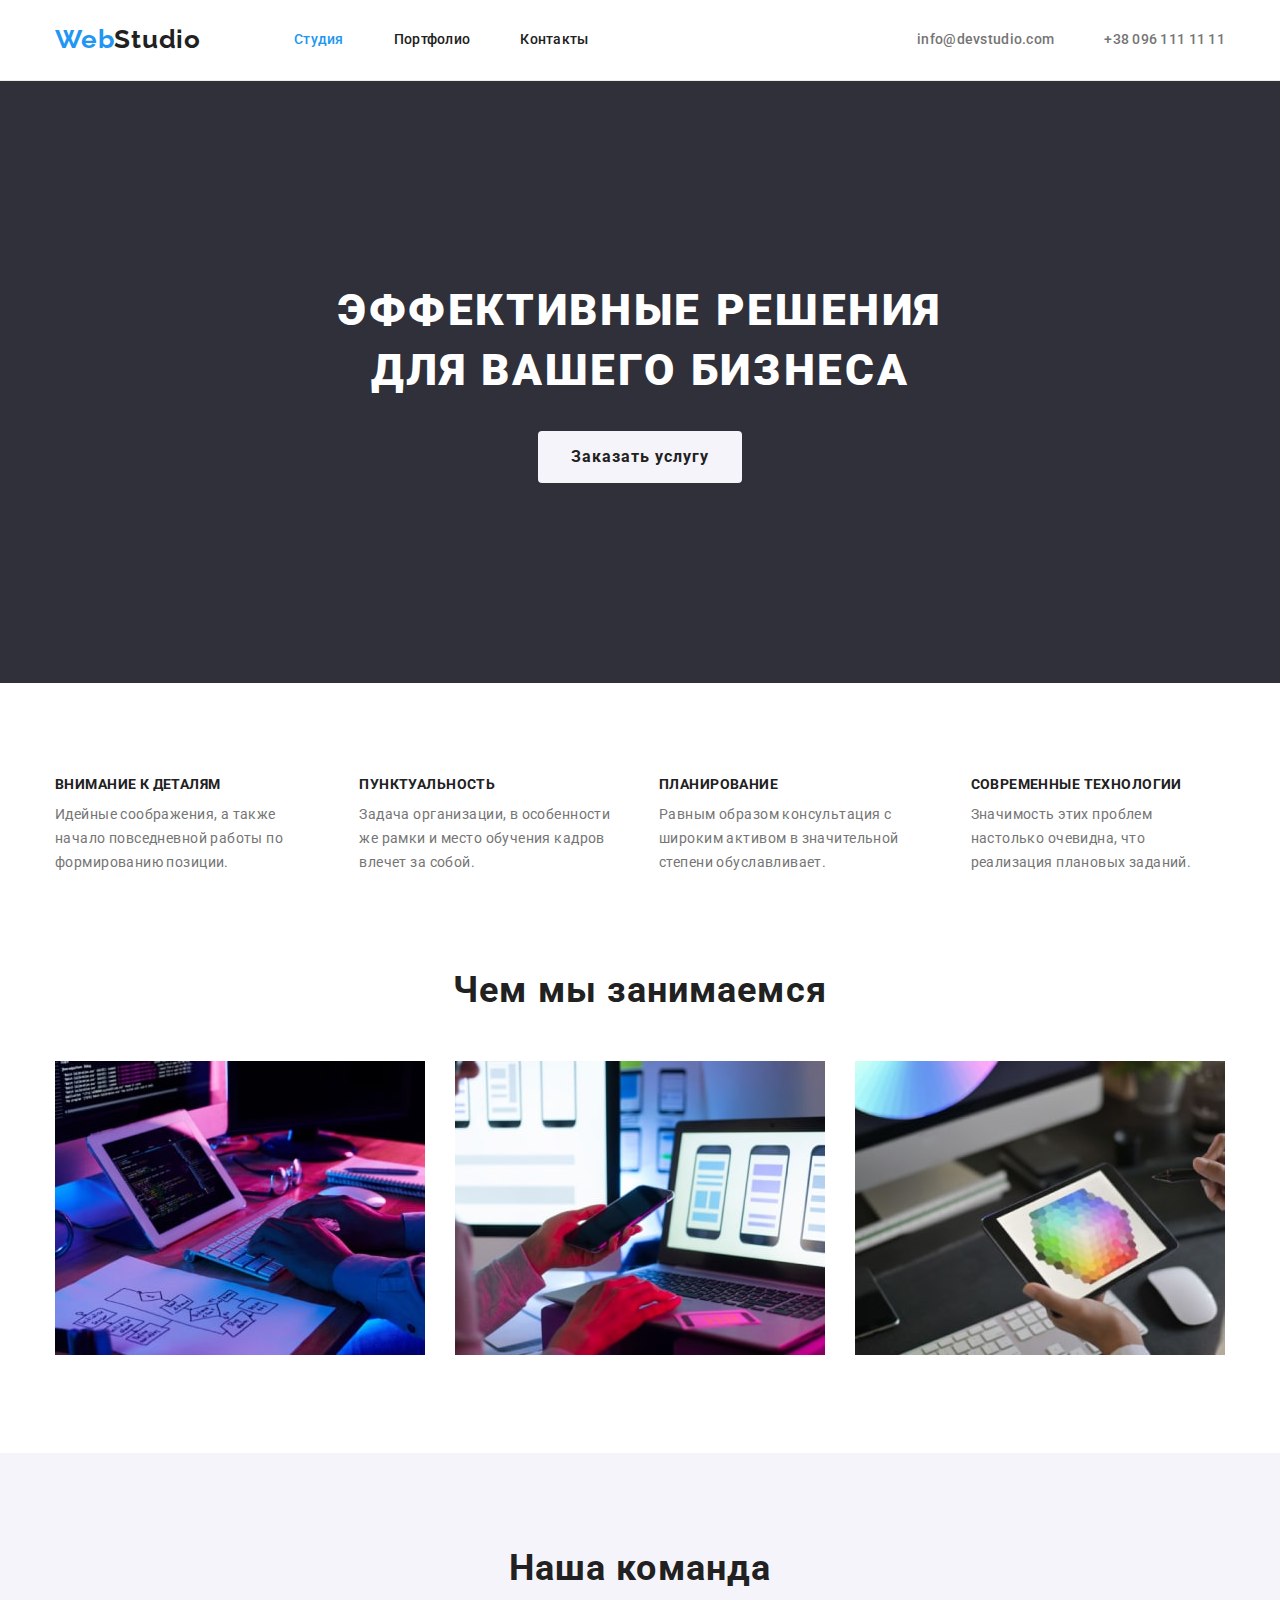
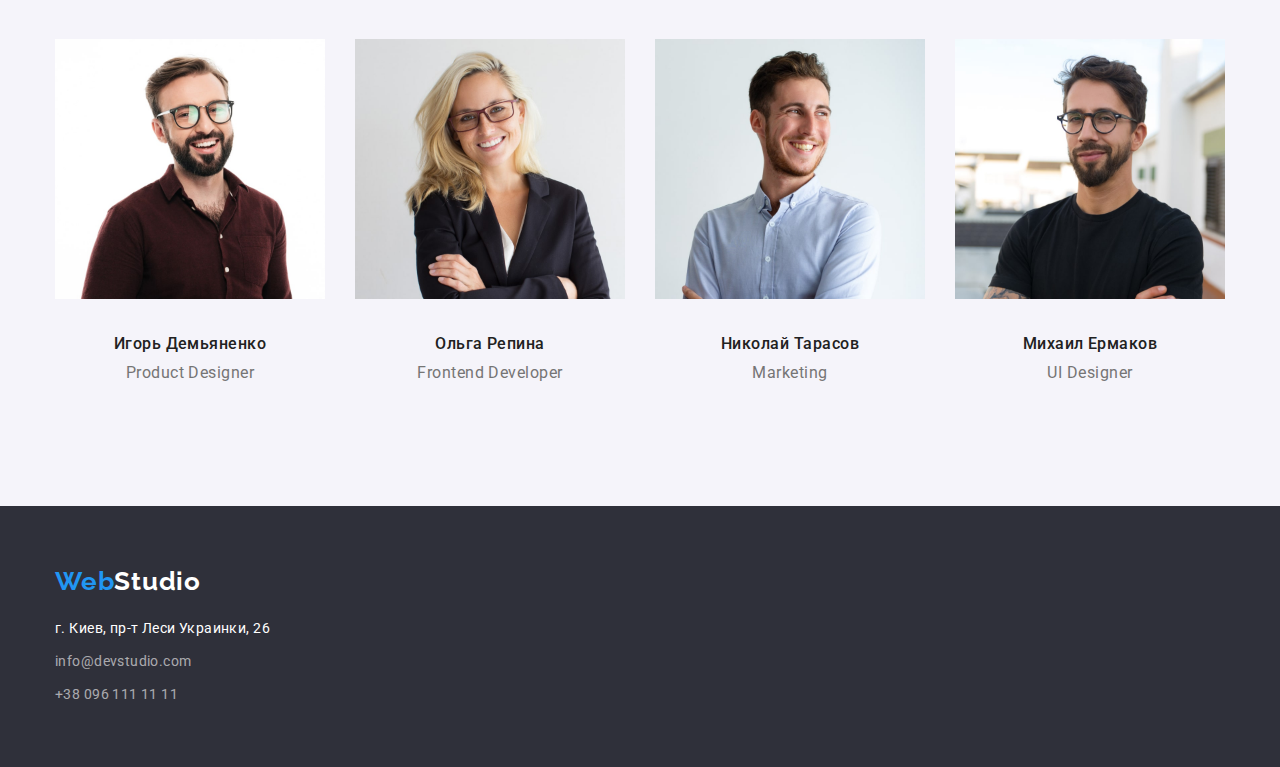
==== index.html @ d37a71d5 "Копировал файлы с ДЗ3" ====
<!DOCTYPE html>
<html lang="ru">
<head>
  <meta charset="UTF-8">
  <meta http-equiv="X-UA-Compatible" content="IE=edge">
  <meta name="viewport" content="width=device-width, initial-scale=1.0">
  <title>Web Studio</title>
  <link rel="preconnect" href="https://fonts.googleapis.com">
  <link rel="preconnect" href="https://fonts.gstatic.com" crossorigin>
  <link href="https://fonts.googleapis.com/css2?family=Raleway:wght@700&family=Roboto:wght@400;500;700;900&display=swap" 
  rel="stylesheet">
  <link rel="stylesheet" href="https://cdnjs.cloudflare.com/ajax/libs/modern-normalize/1.1.0/modern-normalize.min.css">
  <link rel="stylesheet" href="./css/styles.css">
</head>
<body>
  <!-- Шапка профиля -->
  <header class="header"> 
   <div class="container main-nav">
    <nav class="header-nav">
      <a class="logo" href="/" lang="en"> <span class="logo-first">Web</span>Studio</a>
      <ul class="header-list list">
        <li class="header-item"><a href="./index.html" class="header-link curent">Студия</a></li>
        <li class="header-item"><a href="./portfolio.html" class="header-link">Портфолио</a></li>
        <li class="header-item"><a href="" class="header-link">Контакты</a></li>
      </ul>
    </nav>
    <ul class="header-contacts list">
        <li class="header-contacts-item"><a href="mailto:info@devstudio.com" class="contact-link">info@devstudio.com</a></li>
        <li class="header-contacts-item"><a href="tel:+380961111111" class="contact-link">+38 096 111 11 11</a></li>
    </ul>
   </div>
   </header>
  <main>
    <!-- Герой -->
    <section class="hero">
      <div class="container">
        <h1 class="hero-title">Эффективные решения <br> для вашего бизнеса </h1>
        <button type="button" class="hero-btn">Заказать услугу</button>
      </div>
    </section>
  <!-- Особенности -->
  <section class="hang section">
    <div class="container">
      <h2 class="hang-title" hidden>Особенности</h2>
      <ul class="hang-list list">
        <li class="hang-item">
          <h3 class="hang-subtitle">Внимание к деталям</h3>
          <p class="hang-text">
            Идейные соображения, а также начало повседневной работы по формированию позиции.
          </p>
        </li>
        <li class="hang-item">
          <h3 class="hang-subtitle">Пунктуальность</h3>
          <p class="hang-text">
            Задача организации, в особенности же рамки и место обучения кадров влечет за собой.
          </p>
        </li>
        <li class="hang-item">
          <h3 class="hang-subtitle">Планирование</h3>
          <p class="hang-text">
            Равным образом консультация с широким активом в значительной степени обуславливает.
          </p>
        </li>
        <li class="hang-item">
          <h3 class="hang-subtitle">Современные технологии</h3>
          <p class="hang-text">
            Значимость этих проблем настолько очевидна, что реализация плановых заданий.
          </p>
        </li>
      </ul>
    </div>
  </section>
  <!-- Чем мы занимаемся -->
  <section class="about section">
    <div class="container">
      <h2 class="about-title">Чем мы занимаемся</h2>
      <ul class="about-list list">
        <li class="about-item"><img src="./imges/img01.jpg" alt="Создание сайтов" width="370" height="294" ></li>
        <li class="about-item"><img src="./imges/img02.jpg" alt="Адаптация под мобильные устройства" width="370" height="294"></li>
        <li class="about-item"><img src="./imges/img03.jpg" alt="Выбор цветовой гаммы" width="370" height="294"></li>
      </ul>
    </div>
  </section>
  <!-- Наша команда -->
  <section class="team section">
    <div class="container">
      <h2 class="team-title">Наша команда</h2>
      <ul class="team-list list">
        <li class="team-item">
          <img src="./imges/img04.jpg" alt="фото Игорь Демьяненко" width="270" height="260">
          <div class="team-container-title">
            <h3 class="team-after-title">Игорь Демьяненко</h3>
            <p lang="en" class="team-text">Product Designer</p>
          </div>
        </li>
        <li class="team-item">
          <img src="./imges/img05.jpg" alt="фото Ольга Репина" width="270" height="260">
          <div class="team-container-title">
            <h3 class="team-after-title">Ольга Репина</h3>
            <p lang="en" class="team-text">Frontend Developer</p>
          </div>
        </li>
        <li class="team-item">
          <img src="./imges/img06.jpg" alt="фото Николай Тарасов" width="270" height="260">
          <div class="team-container-title">
            <h3 class="team-after-title">Николай Тарасов</h3>
            <p lang="en" class="team-text">Marketing</p>
          </div>          
        </li>
         <li class="team-item">
          <img src="./imges/img07.jpg" alt="фото Михаил Ермаков" width="270" height="260">
          <div class="team-container-title">
            <h3 class="team-after-title">Михаил Ермаков</h3>
            <p lang="en" class="team-text">UI Designer</p>
          </div>          
        </li>
      </ul>
    </div>
  </section>
  </main>
  <!-- Подвал -->
  <footer class="footer">
    <div class="container">
      <a class="logo-footer" href="/" lang="en"><span class="logo-first">Web</span>Studio</a>
      <address class="footer-adress">
          <ul class="footer-list list">
              <li class="footer-item"><a href="https://goo.gl/maps/b5EeNN71cbGi42LY8" target="_blank" rel ="noopener noreferrer" class="footer-link-map">г. Киев, пр-т Леси Украинки, 26</a></li>
              <li class="footer-item"><a href="mailto:info@devstudio.com" class="footer-link">info@devstudio.com</a></li>
              <li class="footer-item"><a href="tel:+380961111111" class="footer-link">+38 096 111 11 11</a></li>
          </ul>
      </address>
    </div>
  </footer>
</body>
</html>
---- css/styles.css ----
/* Color */
:root {
    --primare-text-color: #757575;
    --title-text-color: #212121;
    --accent-color: #2196F3;
    --primary-white-color: #FFFFFF;
    --background-first: #FFFFFF;
    --background-second: #2F303A;
    --background-third: #F5F4FA;
    
    }
    
body{
    font-family: Roboto, sans-serif;
    background-color: var(--background-first);
    color: var(--primare-text-color);
}
/* без точек */
.list {
    padding: 0;
    margin: 0;
    list-style: none;

}
/* без подчеркиваний */
a {
    text-decoration: none;
}

/* Единый клас section */
.section {
    padding-bottom: 94px;
    padding-top: 94px;
}

.section.hang {
    padding-bottom: 0;
}

/* Интерактивные елементы лого */
.logo,
.logo-footer {
    display: block;

    color: var(--title-text-color);
    font-family: 'Raleway';
    font-weight: 700;
    font-size: 26px;
    line-height: 1.2;
    letter-spacing: 0.03em;
}
.logo {
    padding-top: 24px;
    padding-bottom: 25px; 
}

.logo-footer {
    color: var(--primary-white-color);
    margin-bottom: 20px;
}

.logo-first {
    color: var(--accent-color);
}

/* Интерактивные елементы ссылки */

.header-link:hover,
.header-link:focus,
.contact-link:hover,
.contact-link:focus {
    color: var(--accent-color);
}

.header-link {
    color: var(--title-text-color);
}

.contact-link {
    color: var(--primare-text-color);
}

.header-link,
.contact-link {
    font-weight: 500;
    font-size: 14px;
    line-height: 1.14;
    letter-spacing: 0.02em;
}

.header-list .header-link.curent {
    color: var(--accent-color); 
}


/* Интерактивные елементы кнопки*/
.hero-btn,
.portfolio-btn {
    color: var(--title-text-color);
    background-color: #F5F4FA;
    cursor: pointer;
    border-radius: 4px;
    display: inline-block;
    text-align: center;
    border: 1px solid transparent;
}
 
.hero-btn:hover,
.hero-btn:focus,
.portfolio-btn:hover,
.portfolio-btn:focus {
    color: var(--primary-white-color);
    background-color: #2196F3;
}

.hero-btn {
    font-weight: 700;
    font-size: 16px;
    line-height: 1.88;
    letter-spacing: 0.06em;
    font-family: inherit;
    padding: 10px 32px;
    position: relative;

    display: flex;
    margin-right: auto;
    margin-left: auto;
    
}

.portfolio-btn {
    font-weight: 500;
    font-size: 16px;
    line-height: 1.62;
    letter-spacing: 0.03em;
    font-family: inherit; 
    padding: 6px 22px;
    min-width: 73px;
}

/* Container */
.container {
    margin-left: auto;
    margin-right: auto;
    width: 1200px;
    padding-left: 15px;
    padding-right: 15px;
}

/*Шапка профиля */

.header {
    border-bottom: 1px solid #ECECEC;
}

.main-nav {
    display: flex;
    align-items: center;
}

.header-nav {
    display: flex;
    align-items: center;
}

.header-list {
    display: flex;
    margin-left: 93px;
}

.header-item:not(:last-child) {
    margin-right: 50px;
}

.header-link {
    display: block;
    padding-top: 32px;
    padding-bottom: 32px; 

}

.header-contacts {
    display: flex;
    margin-left: auto;
}

.contact-link {
    display: block;
    padding-top: 32px;
    padding-bottom: 32px; 
}

.header-contacts-item +.header-contacts-item {
margin-left: 50px;
}

/* Герой */


.hero-title {
    margin-top: 0;
    margin-bottom: 30px;
    color: var(--primary-white-color);
    font-weight: 900;
    font-size: 44px;
    line-height: 1.36;
    text-align: center;
    letter-spacing: 0.06em;
    text-transform: uppercase;
    
}

.hero {
    padding-top: 200px;
    padding-bottom: 200px;

    background-color: #2F303A;
    margin-top: 0;
}

/* Особенности */


.hang-list {
    display: flex;
}

.hang-item {
    width: calc((100% - 90) / 4);
    margin-right: 30px;
}

.hang-item:last-child {
    margin-right: 0;
}

.hang-subtitle {
    margin-top: 0;
    margin-bottom: 10px;
    color: var(--title-text-color);
    font-weight: 700;
    font-size: 14px;
    line-height: 1.14;
    letter-spacing: 0.03em;
    text-transform: uppercase;
}

.hang-text {
    margin-top: 0;
    margin-bottom: 0;
    font-size: 14px;
    line-height: 1.71;
    letter-spacing: 0.03em;
}

/* Чем мы занимаемся - Наша команда*/


.about-list {
    display: flex;
    justify-content: space-between;
}

.about-item {
    width: calc((100% - 60) / 3);
    margin-right: 30px;
}

.about-item:last-child {
    margin-right: 0;
}

.about-title {
    
}

.about-title,
.team-title {
    margin-top: 0;
    margin-bottom: 50px;

    color: var(--title-text-color);
    font-weight: 700;
    font-size: 36px;
    line-height: 1.17;
    text-align: center;
    letter-spacing: 0.03em;
}

.team {
    background-color: var(--background-third);
}

.team-list {
    display: flex;
}

.team-item {
    width: calc((100% - 90) / 4);
    margin-right: 30px;
}

.team-item:last-child {
    margin-right: 0;
}

.team-container-title {
    padding-top: 30px;
    padding-bottom: 30px;
}

.team-after-title,
.team-text {
    margin-top: 0;
    margin-bottom: 0;
}


.team-after-title {
    margin-bottom: 10px;

    color: var(--title-text-color);
    font-weight: 500;
    font-size: 16px;
    line-height: 1.19;
    text-align: center;
    letter-spacing: 0.03em;
}

.team-text {
    font-size: 16px;
    line-height: 1.19;
    text-align: center;
    letter-spacing: 0.03em;
}

/* Footer */
.footer {
    background-color: var(--background-second);
    padding-top: 60px;
    padding-bottom: 60px;
}
.footer-adress {
    font-style: normal;
}

/* интерактивные элементы футер */
.footer-link-map {
    color: var(--primary-white-color);
}
.footer-link {
    color: rgba(255, 255, 255, 0.6);
}

.footer-link-map:hover,
.footer-link-map:focus,
.footer-link:hover,
.footer-link:focus {
    color: var(--accent-color);
}
.footer-link-map,
.footer-link {
font-size: 14px;
line-height: 1.71;
letter-spacing: 0.03em;
}

.footer-item:not(:last-child) {
    margin-bottom: 9px;
}

/* Портфолио */

/* Кнопки проектов */


.portfolio-list {
    display: flex;
    justify-content: center;
    margin-bottom: 50px;
}

.portfolio-item {
    margin-right: 8px;
}


.portfolio-item:last-child {
    margin-right: 0;
}

/* Наши проекты */


.projects-list {
    display: flex;
    flex-wrap: wrap;
}

.projects-item {
    width: calc((100% - 60px) / 3);
    margin-right: 30px;
    margin-bottom: 30px;
}

.projects-item:nth-child(3n) {
    margin-right: 0;
}

.projects-item:nth-last-child(-n+3) {
    margin-bottom: 0;
}

.img {
    display: block;
}



.projects-content {
    padding: 20px 24px;

    border-bottom: 1px solid #EEEEEE;
    border-right: 1px solid #EEEEEE;
    border-left: 1px solid #EEEEEE;
}

.projects-title {
    margin-bottom: 4px;
    margin-top: 0;

    color: var(--title-text-color);
    font-weight: 700;
    font-size: 18px;
    line-height: 2;
    letter-spacing: 0.06em;
}

.projects-text {
    margin-top: 0;
    margin-bottom: 0;

    color: var(--primare-text-color);
    font-size: 16px;
    line-height: 1.88;
    letter-spacing: 0.03em;
}
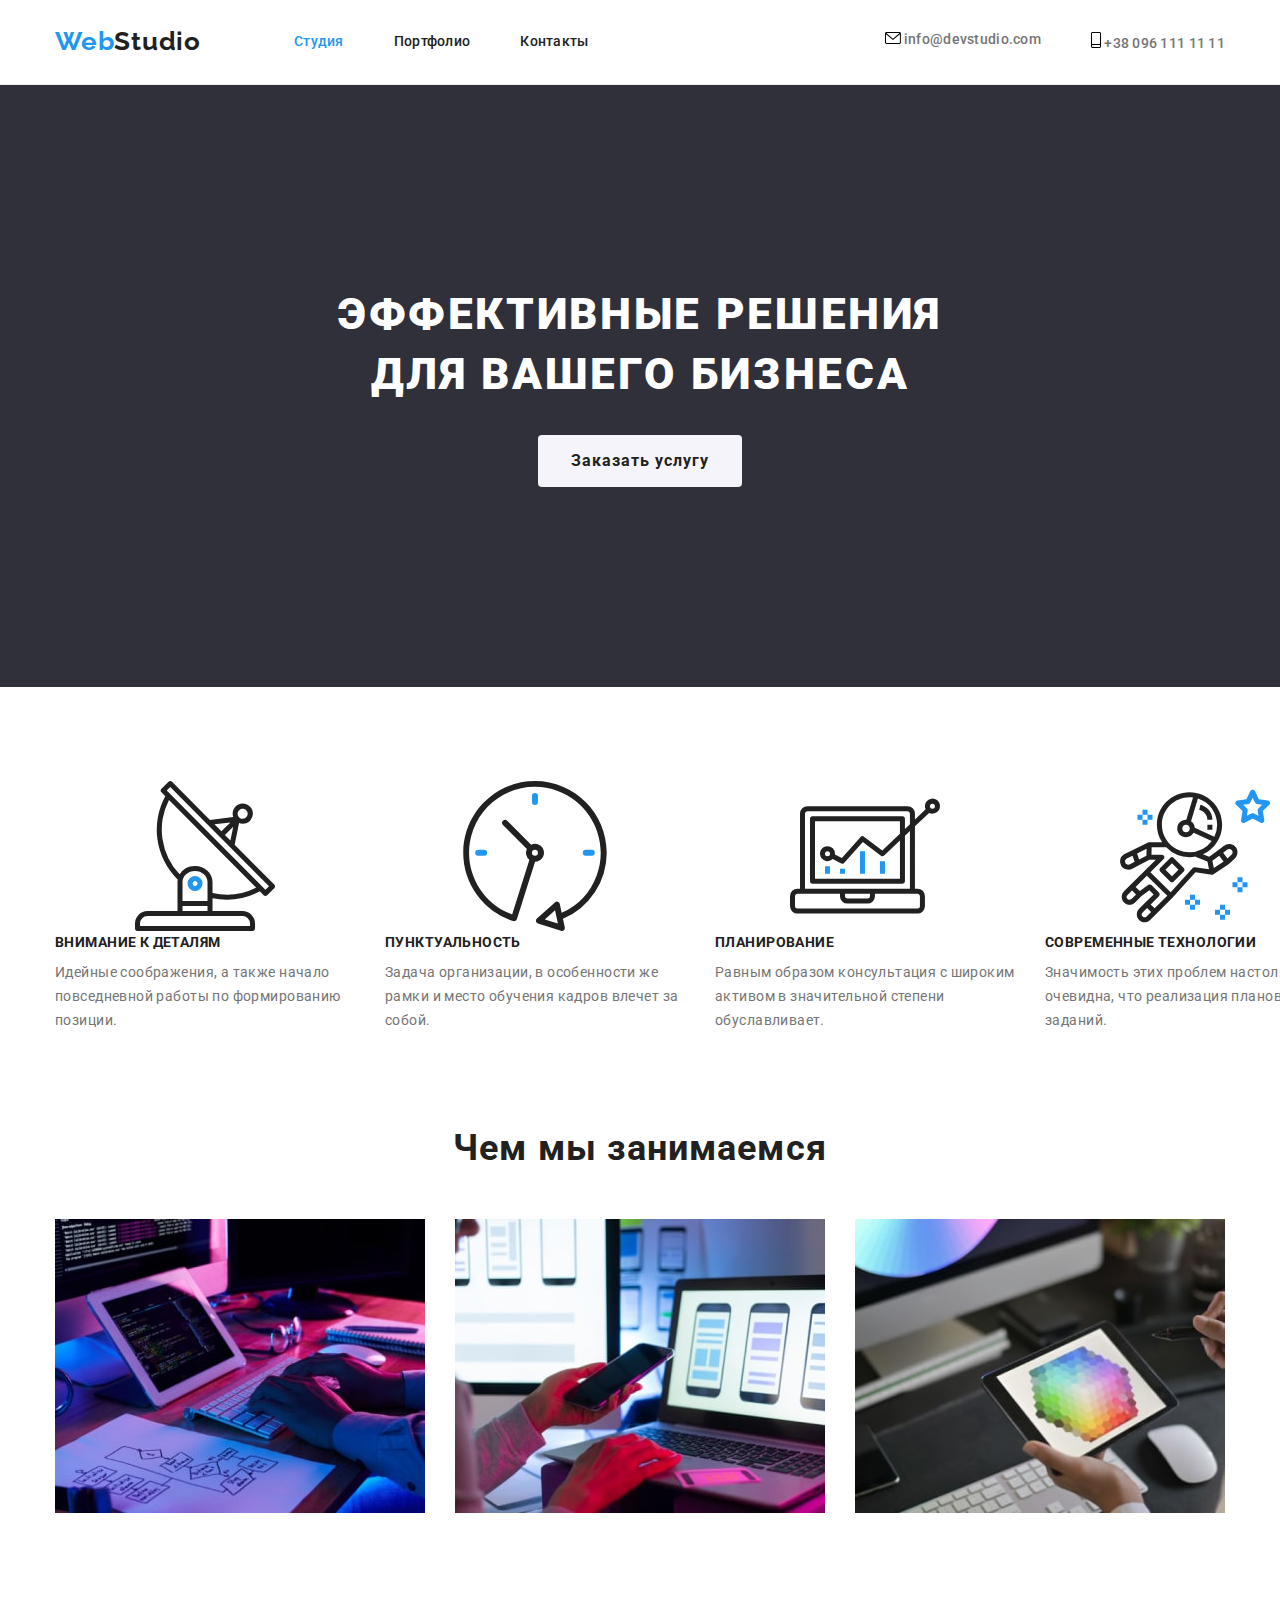
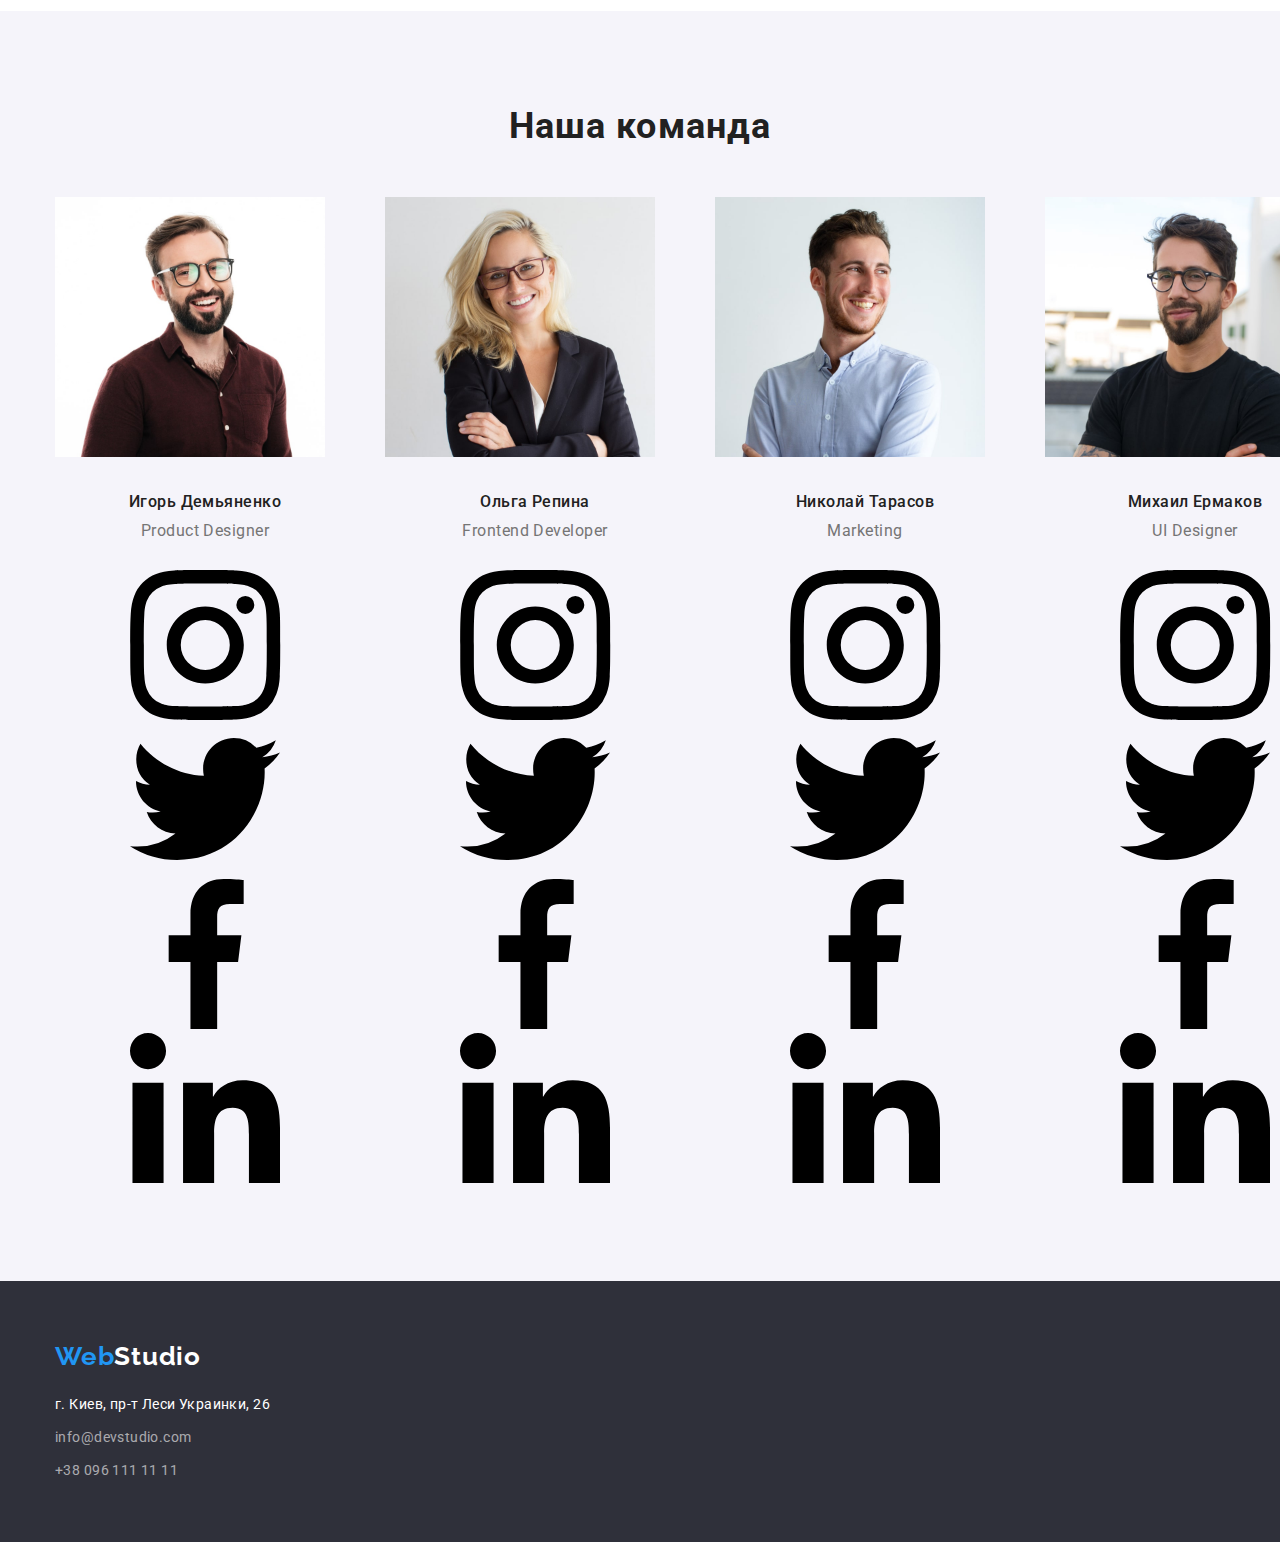
==== commit 5e5219b0: "добавил иконки" ====
--- a/index.html
+++ b/index.html
@@ -25,9 +25,17 @@
       </ul>
     </nav>
     <ul class="header-contacts list">
-        <li class="header-contacts-item"><a href="mailto:info@devstudio.com" class="contact-link">info@devstudio.com</a></li>
-        <li class="header-contacts-item"><a href="tel:+380961111111" class="contact-link">+38 096 111 11 11</a></li>
-    </ul>
+      <li class="header-contacts-item">
+        <a href="mailto:info@devstudio.com" class="contact-link icon-mail">
+        <svg class="header-icon" width="16px" height="12px">
+          <use href="./imges/icon.svg#icon-envelope"></use>
+        </svg> info@devstudio.com</a></li>
+      <li class="header-contacts-item">
+        <a href="tel:+380961111111" class="contact-link icon-tel">
+        <svg class="header-icon" width="10px" height="16px">
+        <use href="./imges/icon.svg#icon-smartphone"></use>
+      </svg> +38 096 111 11 11</a></li>
+  </ul>
    </div>
    </header>
   <main>
@@ -44,24 +52,44 @@
       <h2 class="hang-title" hidden>Особенности</h2>
       <ul class="hang-list list">
         <li class="hang-item">
+          <div class="hang-thumb">
+            <svg class="hang-icon">
+              <use href="./imges/icon.svg#icon-antenna"></use>
+            </svg>
+          </div>
           <h3 class="hang-subtitle">Внимание к деталям</h3>
           <p class="hang-text">
             Идейные соображения, а также начало повседневной работы по формированию позиции.
           </p>
         </li>
         <li class="hang-item">
+          <div class="hang-thumb">
+            <svg class="hang-icon">
+              <use href="./imges/icon.svg#icon-clock"></use>
+            </svg>
+          </div>
           <h3 class="hang-subtitle">Пунктуальность</h3>
           <p class="hang-text">
             Задача организации, в особенности же рамки и место обучения кадров влечет за собой.
           </p>
         </li>
         <li class="hang-item">
+          <div class="hang-thumb">
+            <svg class="hang-icon" >
+              <use href="./imges/icon.svg#icon-diagram"></use>
+            </svg>
+          </div>
           <h3 class="hang-subtitle">Планирование</h3>
           <p class="hang-text">
             Равным образом консультация с широким активом в значительной степени обуславливает.
           </p>
         </li>
         <li class="hang-item">
+          <div class="hang-thumb">
+            <svg class="hang-icon" >
+              <use href="./imges/icon.svg#icon-astronaut"></use>
+            </svg>
+          </div>
           <h3 class="hang-subtitle">Современные технологии</h3>
           <p class="hang-text">
             Значимость этих проблем настолько очевидна, что реализация плановых заданий.
@@ -92,6 +120,36 @@
             <h3 class="team-after-title">Игорь Демьяненко</h3>
             <p lang="en" class="team-text">Product Designer</p>
           </div>
+          <ul class="team-social-list list">
+            <li class="team-social-item">
+              <a href="" class="team-social-link">
+                <svg class="team-social-icon" >
+                  <use href="./imges/icon.svg#icon-instagram"></use>
+                </svg>
+              </a>
+            </li>
+            <li class="team-social-item">
+              <a href="" class="team-social-link">
+                <svg class="team-social-icon">
+                  <use href="./imges/icon.svg#icon-twitter"></use>
+                </svg>
+              </a>
+            </li>
+            <li class="team-social-item">
+              <a href="" class="team-social-link">
+                <svg class="team-social-icon">
+                  <use href="./imges/icon.svg#icon-facebook"></use>
+                </svg>
+              </a>
+            </li>
+            <li class="team-social-item">
+              <a href="" class="team-social-link">
+                <svg class="team-social-icon">
+                  <use href="./imges/icon.svg#icon-linkedin"></use>
+                </svg>
+              </a>
+            </li>
+          </ul>
         </li>
         <li class="team-item">
           <img src="./imges/img05.jpg" alt="фото Ольга Репина" width="270" height="260">
@@ -99,20 +157,110 @@
             <h3 class="team-after-title">Ольга Репина</h3>
             <p lang="en" class="team-text">Frontend Developer</p>
           </div>
+          <ul class="team-social-list list">
+            <li class="team-social-item">
+              <a href="" class="team-social-link">
+                <svg class="team-social-icon" >
+                  <use href="./imges/icon.svg#icon-instagram"></use>
+                </svg>
+              </a>
+            </li>
+            <li class="team-social-item">
+              <a href="" class="team-social-link">
+                <svg class="team-social-icon">
+                  <use href="./imges/icon.svg#icon-twitter"></use>
+                </svg>
+              </a>
+            </li>
+            <li class="team-social-item">
+              <a href="" class="team-social-link">
+                <svg class="team-social-icon">
+                  <use href="./imges/icon.svg#icon-facebook"></use>
+                </svg>
+              </a>
+            </li>
+            <li class="team-social-item">
+              <a href="" class="team-social-link">
+                <svg class="team-social-icon">
+                  <use href="./imges/icon.svg#icon-linkedin"></use>
+                </svg>
+              </a>
+            </li>
+          </ul>
         </li>
         <li class="team-item">
           <img src="./imges/img06.jpg" alt="фото Николай Тарасов" width="270" height="260">
           <div class="team-container-title">
             <h3 class="team-after-title">Николай Тарасов</h3>
             <p lang="en" class="team-text">Marketing</p>
-          </div>          
+          </div> 
+          <ul class="team-social-list list">
+            <li class="team-social-item">
+              <a href="" class="team-social-link">
+                <svg class="team-social-icon" >
+                  <use href="./imges/icon.svg#icon-instagram"></use>
+                </svg>
+              </a>
+            </li>
+            <li class="team-social-item">
+              <a href="" class="team-social-link">
+                <svg class="team-social-icon">
+                  <use href="./imges/icon.svg#icon-twitter"></use>
+                </svg>
+              </a>
+            </li>
+            <li class="team-social-item">
+              <a href="" class="team-social-link">
+                <svg class="team-social-icon">
+                  <use href="./imges/icon.svg#icon-facebook"></use>
+                </svg>
+              </a>
+            </li>
+            <li class="team-social-item">
+              <a href="" class="team-social-link">
+                <svg class="team-social-icon">
+                  <use href="./imges/icon.svg#icon-linkedin"></use>
+                </svg>
+              </a>
+            </li>
+          </ul>         
         </li>
          <li class="team-item">
           <img src="./imges/img07.jpg" alt="фото Михаил Ермаков" width="270" height="260">
           <div class="team-container-title">
             <h3 class="team-after-title">Михаил Ермаков</h3>
             <p lang="en" class="team-text">UI Designer</p>
-          </div>          
+          </div>   
+          <ul class="team-social-list list">
+            <li class="team-social-item">
+              <a href="" class="team-social-link">
+                <svg class="team-social-icon" >
+                  <use href="./imges/icon.svg#icon-instagram"></use>
+                </svg>
+              </a>
+            </li>
+            <li class="team-social-item">
+              <a href="" class="team-social-link">
+                <svg class="team-social-icon">
+                  <use href="./imges/icon.svg#icon-twitter"></use>
+                </svg>
+              </a>
+            </li>
+            <li class="team-social-item">
+              <a href="" class="team-social-link">
+                <svg class="team-social-icon">
+                  <use href="./imges/icon.svg#icon-facebook"></use>
+                </svg>
+              </a>
+            </li>
+            <li class="team-social-item">
+              <a href="" class="team-social-link">
+                <svg class="team-social-icon">
+                  <use href="./imges/icon.svg#icon-linkedin"></use>
+                </svg>
+              </a>
+            </li>
+          </ul>    
         </li>
       </ul>
     </div>
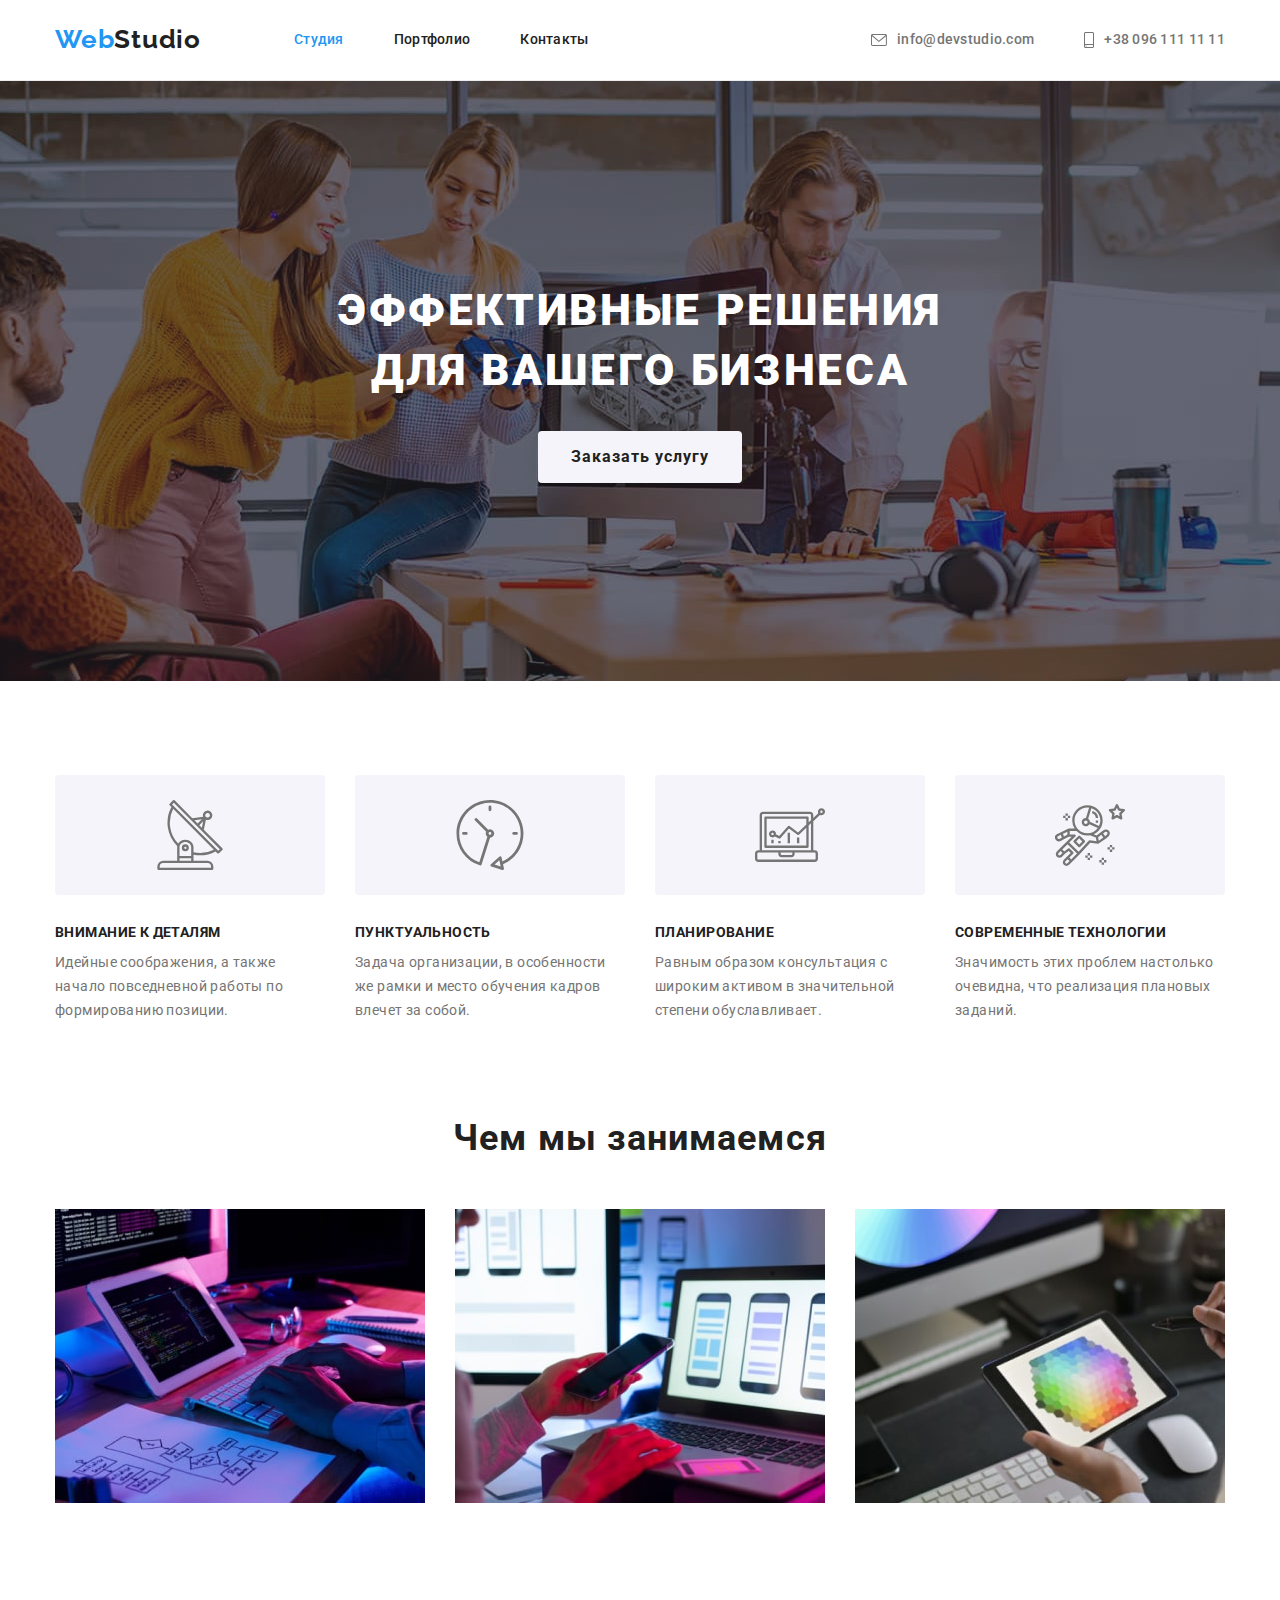
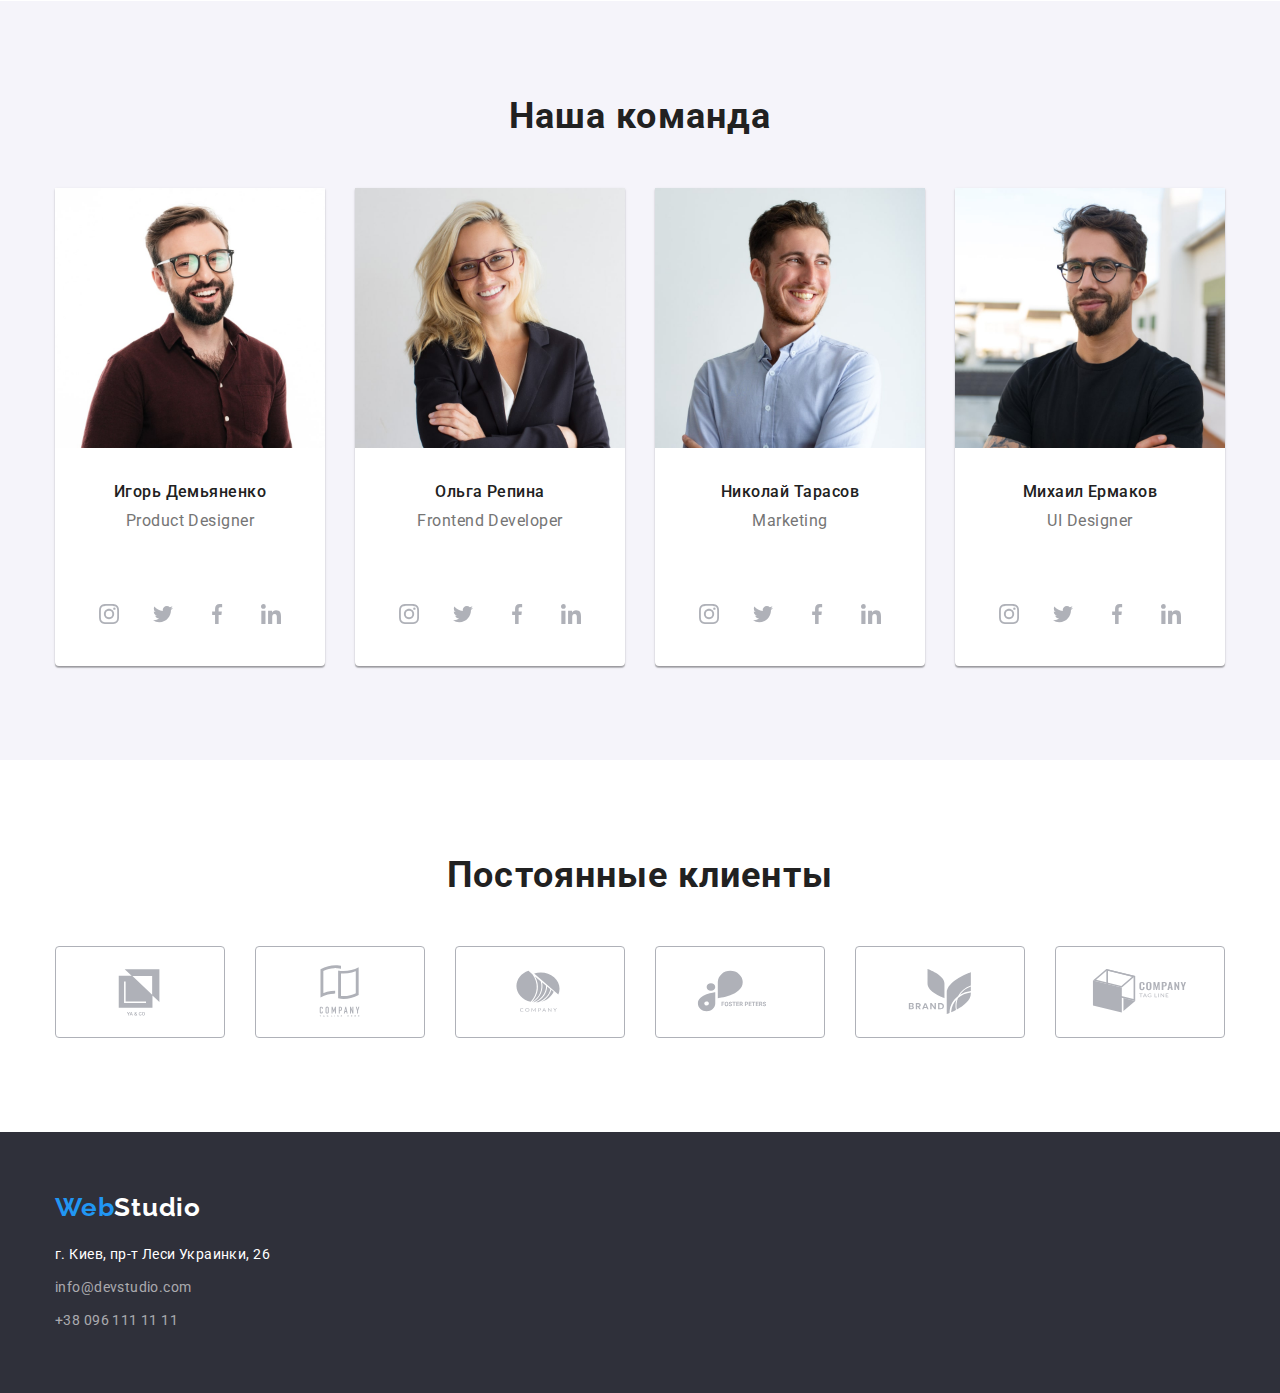
==== commit bfe87f99: "добавил клиентов" ====
--- a/index.html
+++ b/index.html
@@ -265,6 +265,57 @@
       </ul>
     </div>
   </section>
+  <section class="cliens section" >
+  <div class="container">
+    <h2 class="cliens-title">Постоянные клиенты</h2>
+    <ul class="cliens-list list">
+      <li class="cliens-item">
+        <a href="" class="cliens-link">
+          <svg class="cliens-icon">
+            <use href="./imges/icon.svg#icon-Logo"></use>
+          </svg>
+        </a>
+      </li>
+      <li class="cliens-item">
+        <a href="" class="cliens-link">
+          <svg class="cliens-icon">
+            <use href="./imges/icon.svg#icon-Logo-1"></use>
+          </svg>
+        </a>
+      </li>
+      <li class="cliens-item">
+        <a href="" class="cliens-link">
+          <svg class="cliens-icon">
+            <use href="./imges/icon.svg#icon-Logo-2"></use>
+          </svg>
+        </a>
+      </li>
+      <li class="cliens-item">
+        <a href="" class="cliens-link">
+          <svg class="cliens-icon">
+            <use href="./imges/icon.svg#icon-Logo-3"></use>
+          </svg>
+        </a>
+      </li>
+      <li class="cliens-item">
+        <a href="" class="cliens-link">
+          <svg class="cliens-icon">
+            <use href="./imges/icon.svg#icon-Logo-4"></use>
+          </svg>
+        </a>
+      </li>
+      <li class="cliens-item">
+        <a href="" class="cliens-link">
+          <svg class="cliens-icon">
+            <use href="./imges/icon.svg#icon-Logo-5"></use>
+          </svg>
+        </a>
+      </li>
+
+      
+    </ul>
+  </div>
+  </section>
   </main>
   <!-- Подвал -->
   <footer class="footer">
--- a/css/styles.css
+++ b/css/styles.css
@@ -7,7 +7,7 @@
     --background-first: #FFFFFF;
     --background-second: #2F303A;
     --background-third: #F5F4FA;
-    
+    --color-icon: #AFB1B8;
     }
     
 body{
@@ -182,12 +182,26 @@
 .header-contacts {
     display: flex;
     margin-left: auto;
+
+}
+
+.header-icon {
+    fill: currentColor;
+    margin-right: 10px;
+}
+
+.header-icon:hover {
+    fill: currentColor;
 }
 
 .contact-link {
     display: block;
     padding-top: 32px;
     padding-bottom: 32px; 
+    display: flex;
+    align-items: center;
+    justify-content: center;
+    fill: currentColor;
 }
 
 .header-contacts-item +.header-contacts-item {
@@ -216,7 +230,22 @@
 
     background-color: #2F303A;
     margin-top: 0;
-}
+    background-image: linear-gradient(
+        to right,    
+        rgba(47, 48, 58, 0.4),
+        rgba(47, 48, 58, 0.4)
+        ),
+    url(../imges/Img-hero.jpg);
+    max-width: 1600px;
+    height: 600px;
+    margin-left: auto;
+    margin-right: auto;
+    background-repeat: no-repeat;
+    background-position: center;
+    background-size: cover;
+
+}
+
 
 /* Особенности */
 
@@ -226,13 +255,35 @@
 }
 
 .hang-item {
-    width: calc((100% - 90) / 4);
+    width: calc((100%-90)/4);
     margin-right: 30px;
 }
 
 .hang-item:last-child {
     margin-right: 0;
 }
+
+.hang-thumb {
+    padding: 0;
+    border: none;
+    background-color: var(--background-third);
+    height: 120px;
+    width: 270px;
+    border-radius: 4px;
+    margin-bottom: 30px;
+
+    display: flex;
+    align-items: center;
+    justify-content: center;
+    fill: currentColor;
+
+}
+.hang-icon {
+    width: 70px;
+    height: 70px;
+
+}
+
 
 .hang-subtitle {
     margin-top: 0;
@@ -270,12 +321,9 @@
     margin-right: 0;
 }
 
-.about-title {
-    
-}
-
 .about-title,
-.team-title {
+.team-title,
+.cliens-title {
     margin-top: 0;
     margin-bottom: 50px;
 
@@ -293,11 +341,19 @@
 
 .team-list {
     display: flex;
+  
 }
 
 .team-item {
-    width: calc((100% - 90) / 4);
+    width: calc((100%-90)/4);
     margin-right: 30px;
+    box-shadow: 
+     0px 1px 3px rgba(0, 0, 0, 0.12),
+     0px 1px 1px rgba(0, 0, 0, 0.14), 
+     0px 2px 1px rgba(0, 0, 0, 0.2);
+     border-radius: 0px 0px 4px 4px;
+     background-color: var(--background-first);
+
 }
 
 .team-item:last-child {
@@ -334,6 +390,115 @@
     letter-spacing: 0.03em;
 }
 
+.team-social-list {
+    display: flex;
+    padding: 0;
+    border: none;
+    margin-top: 16px;
+    margin-bottom: 30px;
+    list-style: none;
+    flex-wrap: wrap;
+    justify-content: center;
+}
+
+
+.team-social-item {
+    margin-top: 16px;
+    margin-right: 10px;
+   
+}
+.team-social-item:last-child {
+    margin-right: 0;
+}
+/* .team-social-item {
+    width: calc((100%-30px)/4);
+    margin-top: 16px;
+    margin-right: 10px;
+    margin-bottom: 30px;
+    display: flex;
+    align-items: center;
+    justify-content: center;
+}
+.team-social-item:last-child {
+    margin-right: 0;
+}  */
+
+.team-social-link {
+    width: 44px;
+    height: 44px;
+    display: flex;
+    align-items: center;
+    justify-content: center;
+    border-radius: 50%;
+    color: var(--color-icon);
+    background-color: var(--background-first);
+}
+.team-social-link:hover {
+    background-color: var(--accent-color);
+    color: var(--primary-white-color);
+}
+
+.team-social-icon {
+    width: 20px;
+    height: 20px;
+
+    fill: currentColor;
+}
+
+.team-social-icon:hover {
+    fill: currentColor;
+}
+
+
+/* Наши клиенты */
+
+.cliens-list {
+    display: flex;
+    padding: 0;
+    border: none;
+    list-style: none;
+    justify-content: center;
+}
+
+.cliens-item {
+    width: calc((100%-150)/6);
+    margin-right: 30px;
+
+    
+
+}
+
+.cliens-item:last-child {
+    margin-right: 0;
+}
+
+.cliens-link {
+    width: 170px;
+    height: 92px;
+    display: flex;
+    align-items: center;
+    justify-content: center;
+    color: var(--color-icon);
+    border: 1px solid #AFB1B8;
+    box-sizing: border-box;
+    border-radius: 4px;
+    
+}
+
+.cliens-link:hover {
+    color: var(--accent-color);
+    border:  1px solid var(--accent-color);
+}
+
+.cliens-icon {
+    width: 106px;
+    height: 60px;
+
+    fill: currentColor;
+}
+
+
+
 /* Footer */
 .footer {
     background-color: var(--background-second);
@@ -403,6 +568,7 @@
     margin-bottom: 30px;
 }
 
+
 .projects-item:nth-child(3n) {
     margin-right: 0;
 }
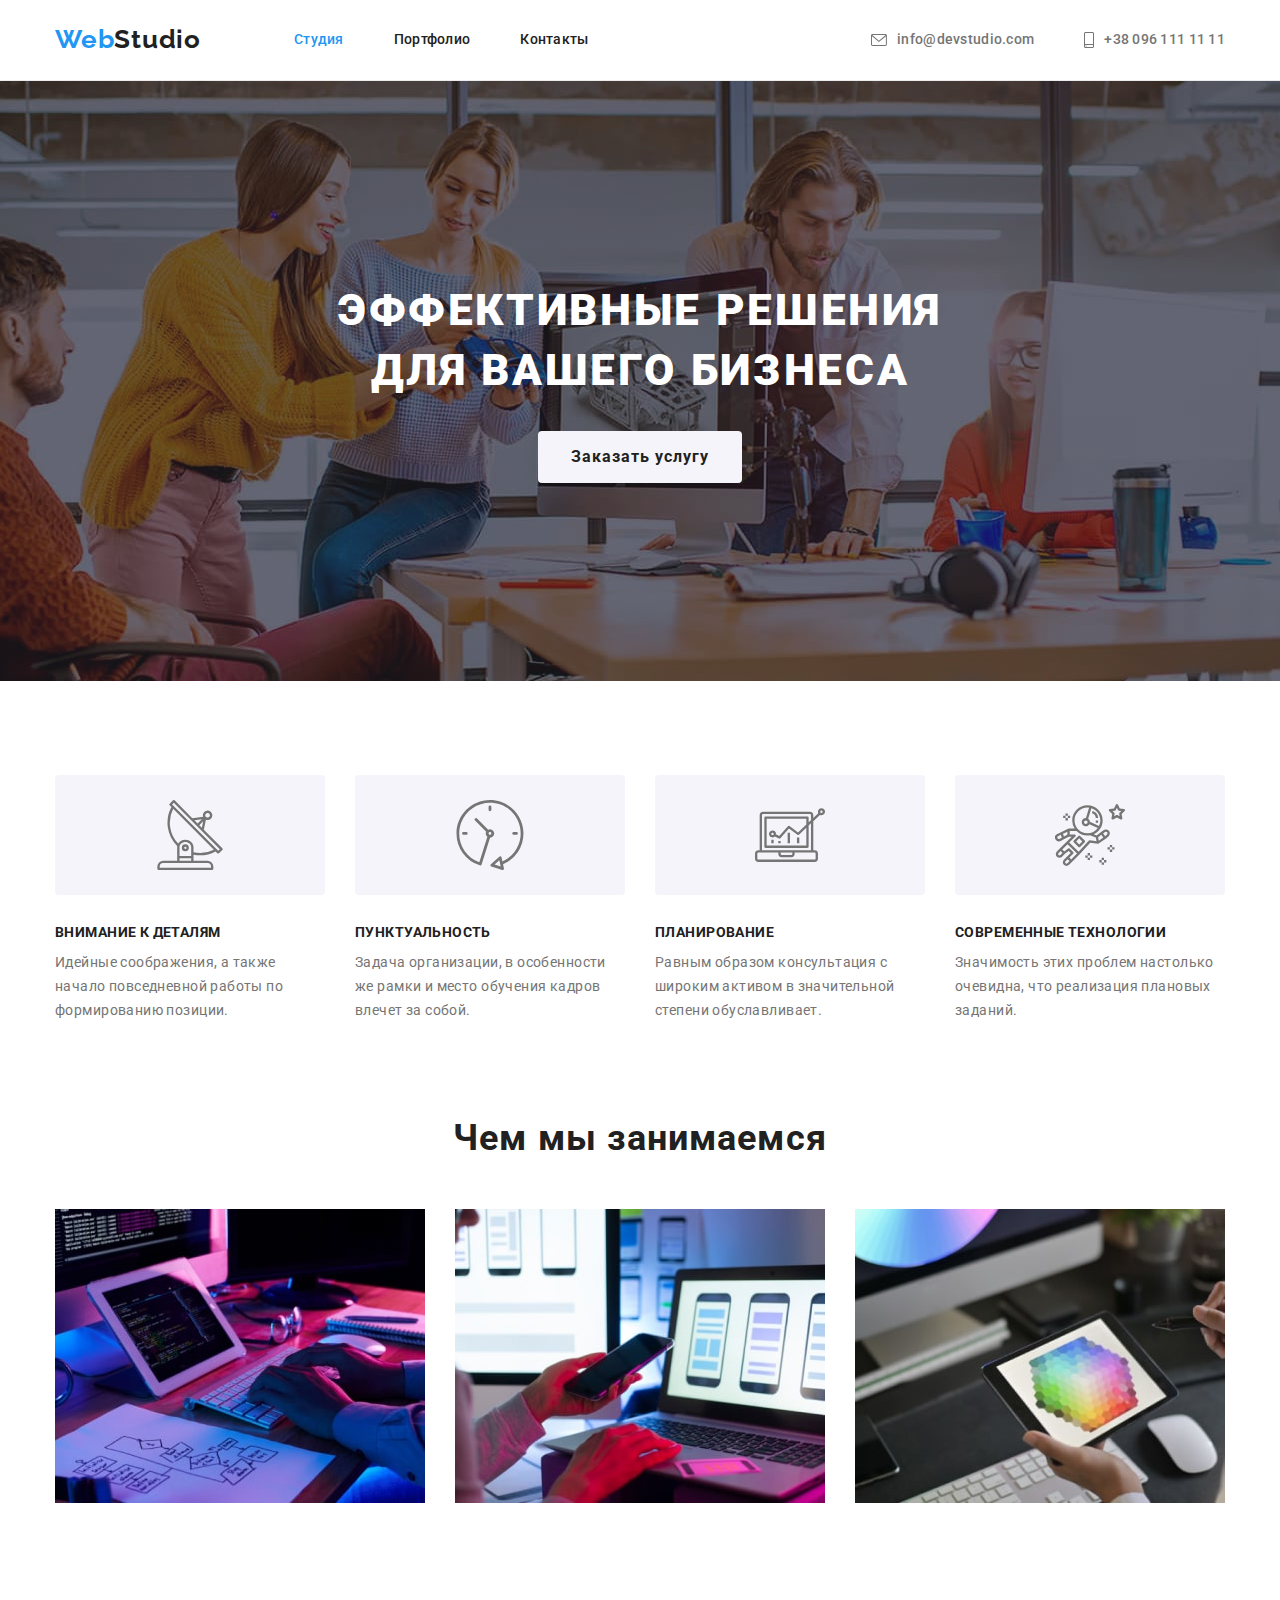
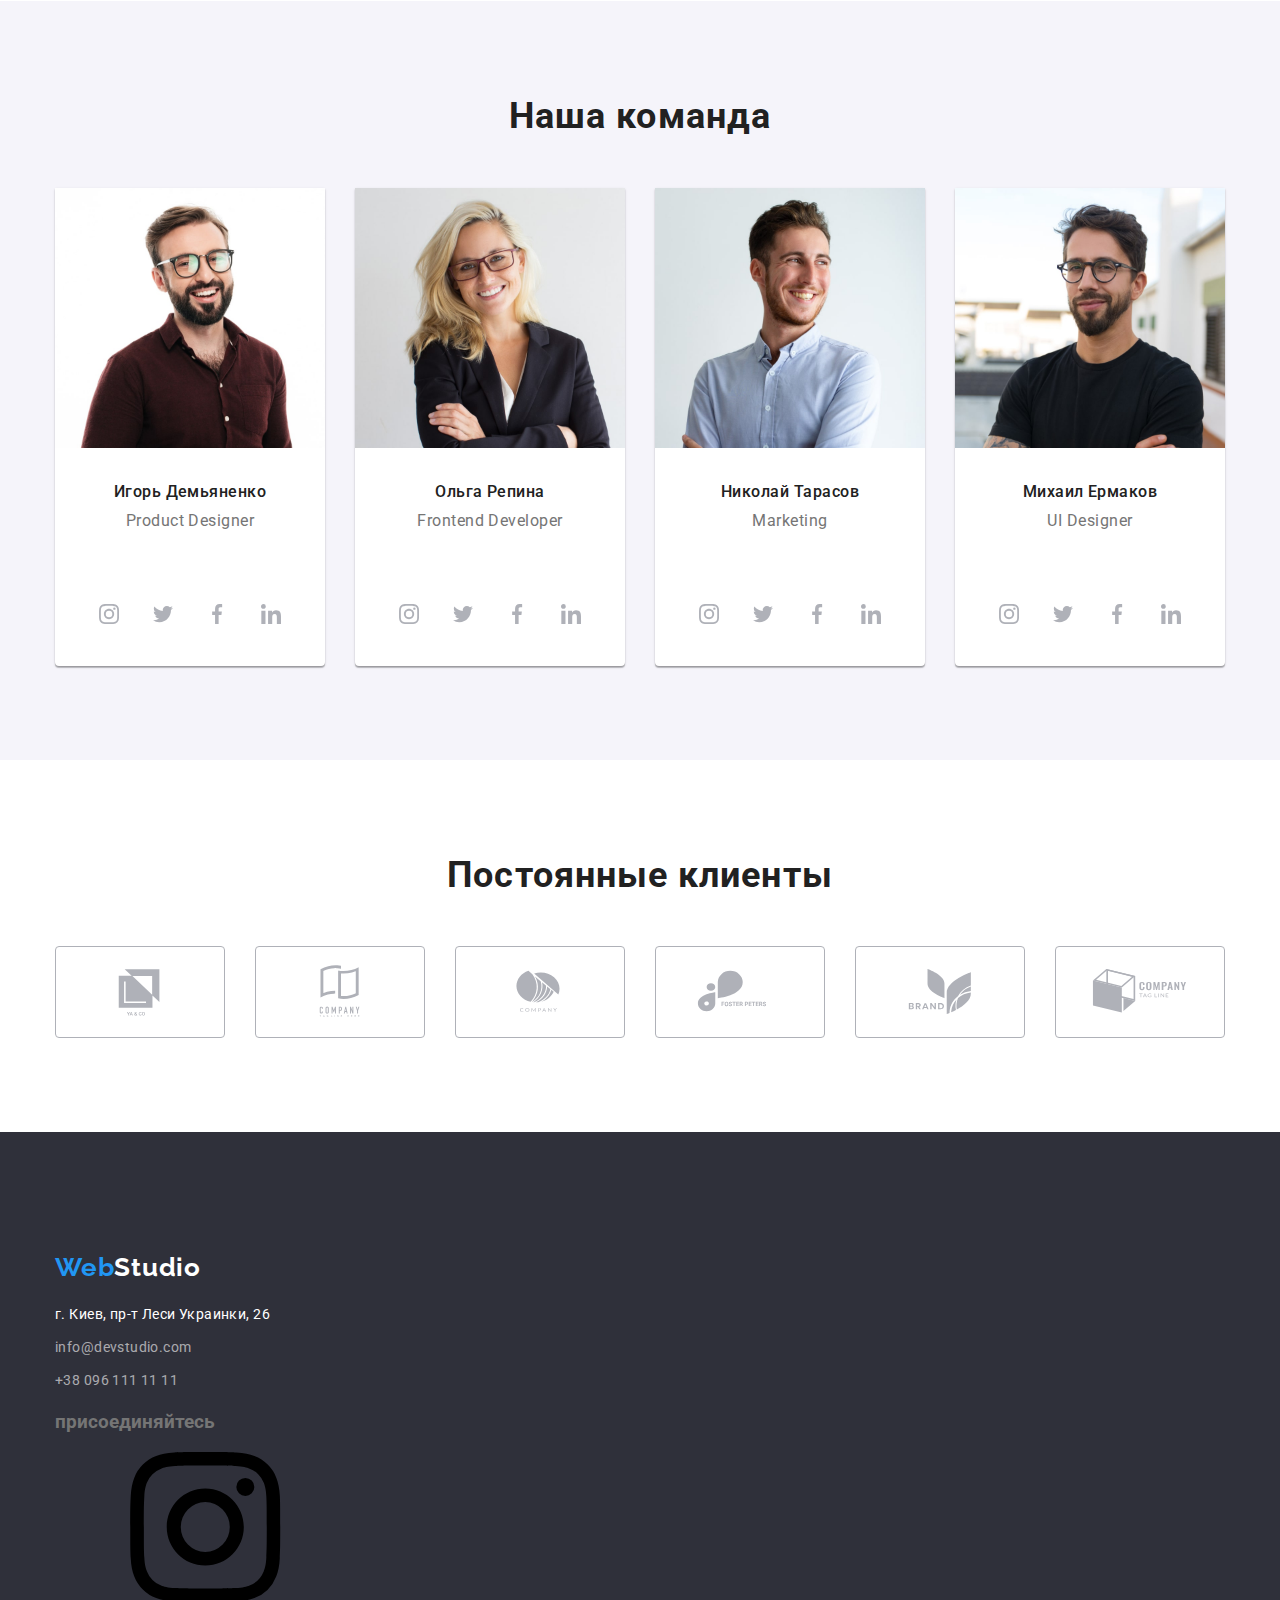
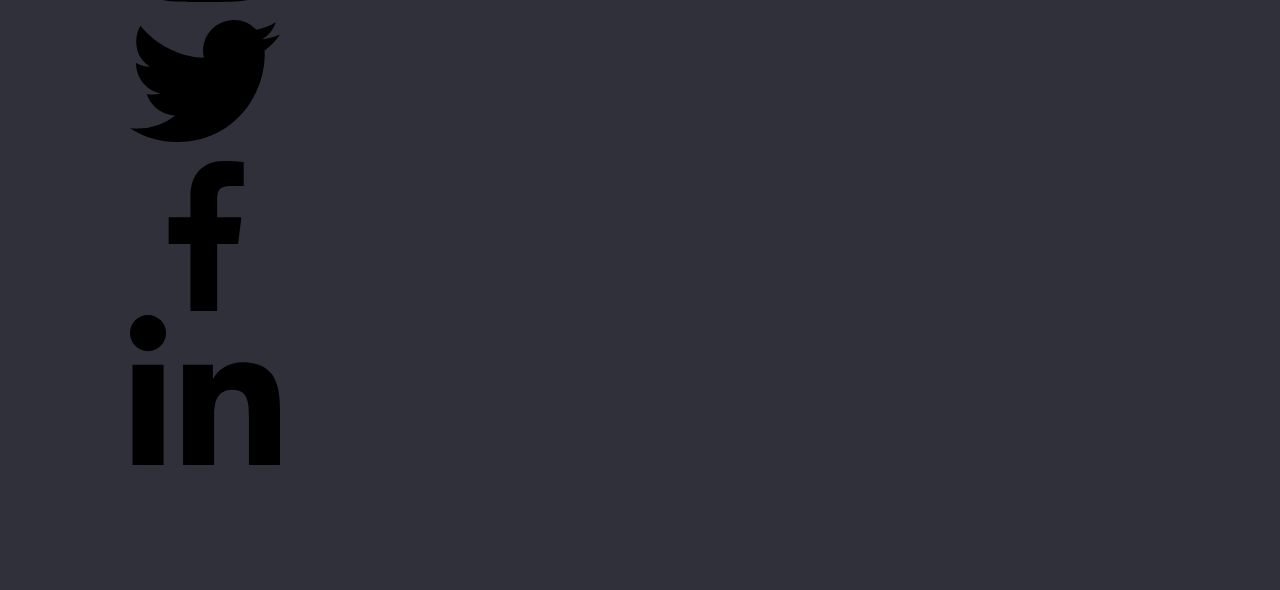
==== commit bcdb81e9: "добавил футер" ====
--- a/index.html
+++ b/index.html
@@ -311,16 +311,15 @@
           </svg>
         </a>
       </li>
-
-      
     </ul>
   </div>
   </section>
   </main>
   <!-- Подвал -->
   <footer class="footer">
-    <div class="container">
-      <a class="logo-footer" href="/" lang="en"><span class="logo-first">Web</span>Studio</a>
+    <div class="container footer">
+      <div >
+        <a class="logo-footer" href="/" lang="en"><span class="logo-first">Web</span>Studio</a>
       <address class="footer-adress">
           <ul class="footer-list list">
               <li class="footer-item"><a href="https://goo.gl/maps/b5EeNN71cbGi42LY8" target="_blank" rel ="noopener noreferrer" class="footer-link-map">г. Киев, пр-т Леси Украинки, 26</a></li>
@@ -328,6 +327,40 @@
               <li class="footer-item"><a href="tel:+380961111111" class="footer-link">+38 096 111 11 11</a></li>
           </ul>
       </address>
+      </div>
+      <div class="wrapper">
+            <h3 class="footer-title">присоединяйтесь</h3>
+      <ul class="footer-social-list list">
+        <li class="footer-social-item">
+          <a href="" class="footer-social-link" aria-label="Instagram link">
+            <svg class="footer-social-icon" >
+              <use href="./imges/icon.svg#icon-instagram"></use>
+            </svg>
+          </a>
+        </li>
+        <li class="footer-social-item">
+           <a href="" class="footer-social-link" aria-label="Twitter link">
+            <svg class="footer-social-icon">
+              <use href="./imges/icon.svg#icon-twitter"></use>
+            </svg>
+          </a>
+        </li>
+        <li class="footer-social-item">
+          <a href="" class="footer-social-link" aria-label="Facebook link">
+            <svg class="footer-social-icon">
+              <use href="./imges/icon.svg#icon-facebook"></use>
+            </svg>
+          </a>
+        </li>
+        <li class="footer-social-item">
+          <a href="" class="footer-social-link" aria-label="Linkedin link">
+            <svg class="footer-social-icon">
+              <use href="./imges/icon.svg#icon-linkedin"></use>
+            </svg>
+          </a>
+        </li>
+      </ul>
+      </div>
     </div>
   </footer>
 </body>
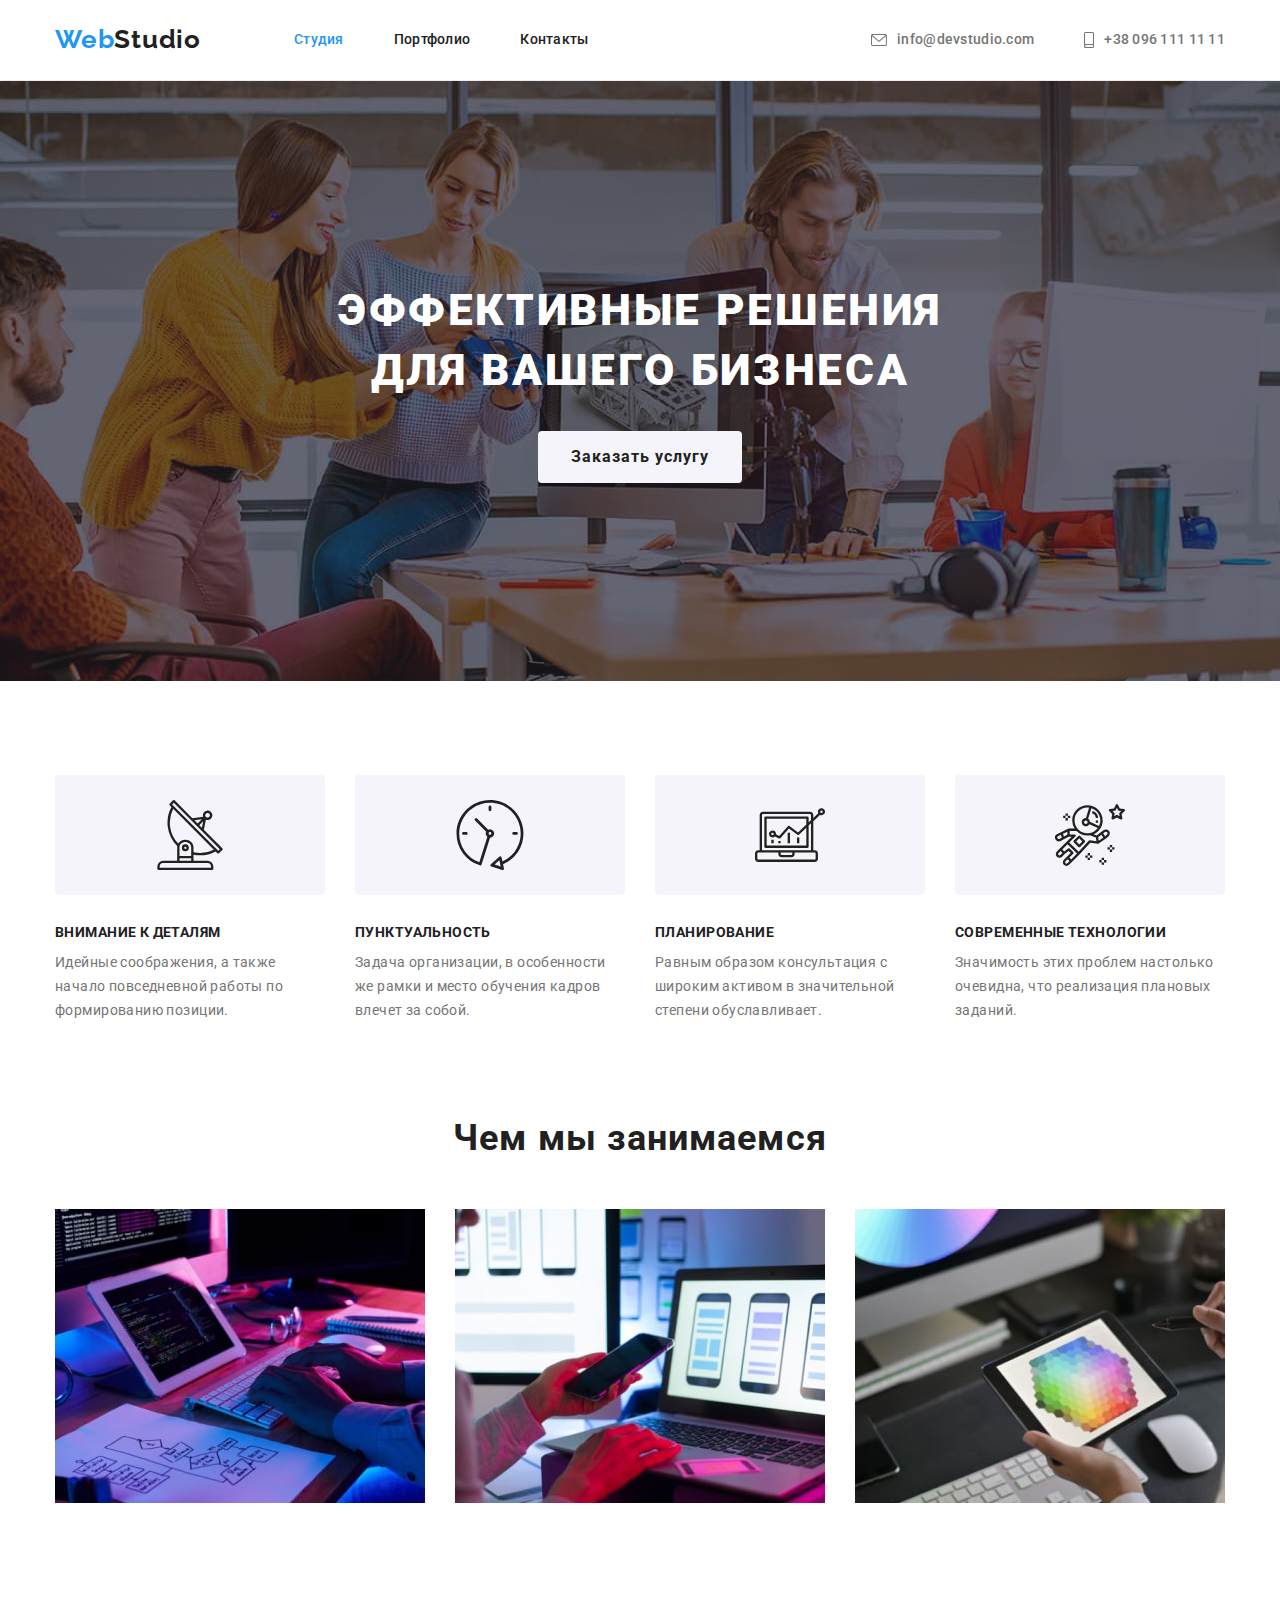
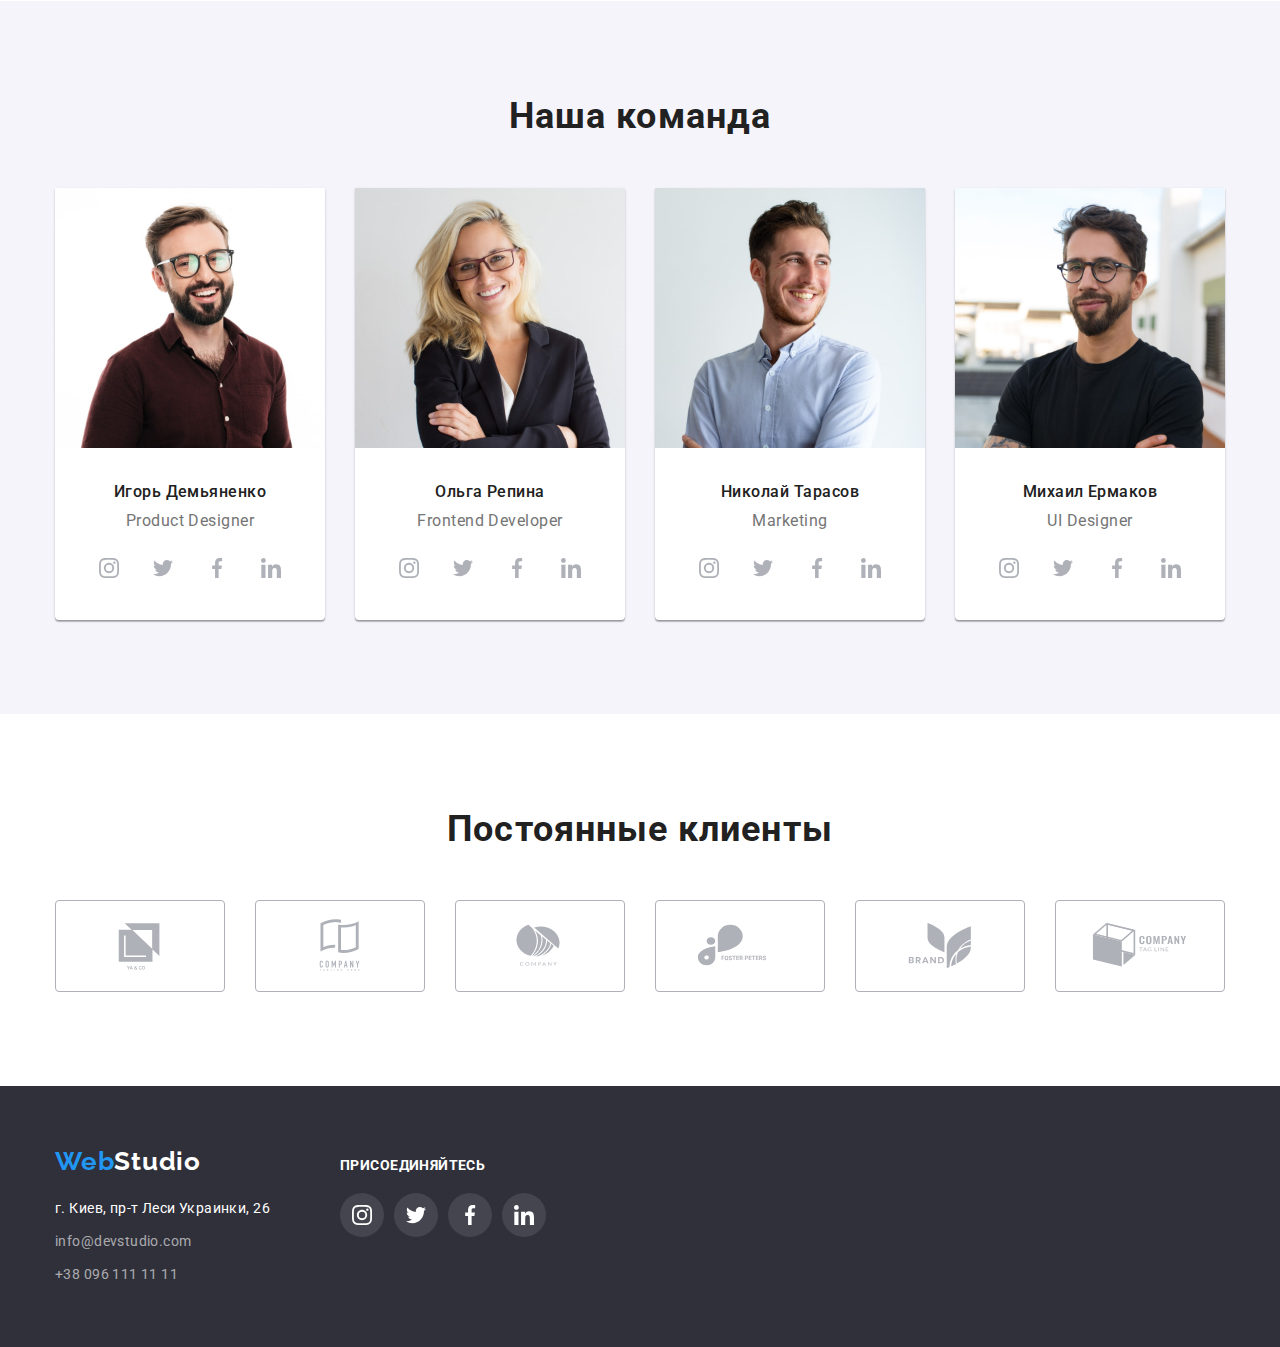
==== commit 7327a15e: "Отредактировал по коментариям ментора" ====
--- a/index.html
+++ b/index.html
@@ -119,148 +119,148 @@
           <div class="team-container-title">
             <h3 class="team-after-title">Игорь Демьяненко</h3>
             <p lang="en" class="team-text">Product Designer</p>
-          </div>
-          <ul class="team-social-list list">
-            <li class="team-social-item">
-              <a href="" class="team-social-link">
-                <svg class="team-social-icon" >
-                  <use href="./imges/icon.svg#icon-instagram"></use>
-                </svg>
-              </a>
-            </li>
-            <li class="team-social-item">
-              <a href="" class="team-social-link">
-                <svg class="team-social-icon">
-                  <use href="./imges/icon.svg#icon-twitter"></use>
-                </svg>
-              </a>
-            </li>
-            <li class="team-social-item">
-              <a href="" class="team-social-link">
-                <svg class="team-social-icon">
-                  <use href="./imges/icon.svg#icon-facebook"></use>
-                </svg>
-              </a>
-            </li>
-            <li class="team-social-item">
-              <a href="" class="team-social-link">
-                <svg class="team-social-icon">
-                  <use href="./imges/icon.svg#icon-linkedin"></use>
-                </svg>
-              </a>
-            </li>
-          </ul>
+            <ul class="team-social-list list">
+              <li class="team-social-item">
+                <a href="" class="team-social-link">
+                  <svg class="team-social-icon" >
+                    <use href="./imges/icon.svg#icon-instagram"></use>
+                  </svg>
+                </a>
+              </li>
+              <li class="team-social-item">
+                <a href="" class="team-social-link">
+                  <svg class="team-social-icon">
+                    <use href="./imges/icon.svg#icon-twitter"></use>
+                  </svg>
+                </a>
+              </li>
+              <li class="team-social-item">
+                <a href="" class="team-social-link">
+                  <svg class="team-social-icon">
+                    <use href="./imges/icon.svg#icon-facebook"></use>
+                  </svg>
+                </a>
+              </li>
+              <li class="team-social-item">
+                <a href="" class="team-social-link">
+                  <svg class="team-social-icon">
+                    <use href="./imges/icon.svg#icon-linkedin"></use>
+                  </svg>
+                </a>
+              </li>
+            </ul>
+          </div>
         </li>
         <li class="team-item">
           <img src="./imges/img05.jpg" alt="фото Ольга Репина" width="270" height="260">
           <div class="team-container-title">
             <h3 class="team-after-title">Ольга Репина</h3>
             <p lang="en" class="team-text">Frontend Developer</p>
-          </div>
-          <ul class="team-social-list list">
-            <li class="team-social-item">
-              <a href="" class="team-social-link">
-                <svg class="team-social-icon" >
-                  <use href="./imges/icon.svg#icon-instagram"></use>
-                </svg>
-              </a>
-            </li>
-            <li class="team-social-item">
-              <a href="" class="team-social-link">
-                <svg class="team-social-icon">
-                  <use href="./imges/icon.svg#icon-twitter"></use>
-                </svg>
-              </a>
-            </li>
-            <li class="team-social-item">
-              <a href="" class="team-social-link">
-                <svg class="team-social-icon">
-                  <use href="./imges/icon.svg#icon-facebook"></use>
-                </svg>
-              </a>
-            </li>
-            <li class="team-social-item">
-              <a href="" class="team-social-link">
-                <svg class="team-social-icon">
-                  <use href="./imges/icon.svg#icon-linkedin"></use>
-                </svg>
-              </a>
-            </li>
-          </ul>
+            <ul class="team-social-list list">
+              <li class="team-social-item">
+                <a href="" class="team-social-link">
+                  <svg class="team-social-icon" >
+                    <use href="./imges/icon.svg#icon-instagram"></use>
+                  </svg>
+                </a>
+              </li>
+              <li class="team-social-item">
+                <a href="" class="team-social-link">
+                  <svg class="team-social-icon">
+                    <use href="./imges/icon.svg#icon-twitter"></use>
+                  </svg>
+                </a>
+              </li>
+              <li class="team-social-item">
+                <a href="" class="team-social-link">
+                  <svg class="team-social-icon">
+                    <use href="./imges/icon.svg#icon-facebook"></use>
+                  </svg>
+                </a>
+              </li>
+              <li class="team-social-item">
+                <a href="" class="team-social-link">
+                  <svg class="team-social-icon">
+                    <use href="./imges/icon.svg#icon-linkedin"></use>
+                  </svg>
+                </a>
+              </li>
+            </ul>
+          </div>
         </li>
         <li class="team-item">
           <img src="./imges/img06.jpg" alt="фото Николай Тарасов" width="270" height="260">
           <div class="team-container-title">
             <h3 class="team-after-title">Николай Тарасов</h3>
             <p lang="en" class="team-text">Marketing</p>
-          </div> 
-          <ul class="team-social-list list">
-            <li class="team-social-item">
-              <a href="" class="team-social-link">
-                <svg class="team-social-icon" >
-                  <use href="./imges/icon.svg#icon-instagram"></use>
-                </svg>
-              </a>
-            </li>
-            <li class="team-social-item">
-              <a href="" class="team-social-link">
-                <svg class="team-social-icon">
-                  <use href="./imges/icon.svg#icon-twitter"></use>
-                </svg>
-              </a>
-            </li>
-            <li class="team-social-item">
-              <a href="" class="team-social-link">
-                <svg class="team-social-icon">
-                  <use href="./imges/icon.svg#icon-facebook"></use>
-                </svg>
-              </a>
-            </li>
-            <li class="team-social-item">
-              <a href="" class="team-social-link">
-                <svg class="team-social-icon">
-                  <use href="./imges/icon.svg#icon-linkedin"></use>
-                </svg>
-              </a>
-            </li>
-          </ul>         
+            <ul class="team-social-list list">
+              <li class="team-social-item">
+                <a href="" class="team-social-link">
+                  <svg class="team-social-icon" >
+                    <use href="./imges/icon.svg#icon-instagram"></use>
+                  </svg>
+                </a>
+              </li>
+              <li class="team-social-item">
+                <a href="" class="team-social-link">
+                  <svg class="team-social-icon">
+                    <use href="./imges/icon.svg#icon-twitter"></use>
+                  </svg>
+                </a>
+              </li>
+              <li class="team-social-item">
+                <a href="" class="team-social-link">
+                  <svg class="team-social-icon">
+                    <use href="./imges/icon.svg#icon-facebook"></use>
+                  </svg>
+                </a>
+              </li>
+              <li class="team-social-item">
+                <a href="" class="team-social-link">
+                  <svg class="team-social-icon">
+                    <use href="./imges/icon.svg#icon-linkedin"></use>
+                  </svg>
+                </a>
+              </li>
+            </ul> 
+          </div>         
         </li>
          <li class="team-item">
           <img src="./imges/img07.jpg" alt="фото Михаил Ермаков" width="270" height="260">
           <div class="team-container-title">
             <h3 class="team-after-title">Михаил Ермаков</h3>
             <p lang="en" class="team-text">UI Designer</p>
-          </div>   
-          <ul class="team-social-list list">
-            <li class="team-social-item">
-              <a href="" class="team-social-link">
-                <svg class="team-social-icon" >
-                  <use href="./imges/icon.svg#icon-instagram"></use>
-                </svg>
-              </a>
-            </li>
-            <li class="team-social-item">
-              <a href="" class="team-social-link">
-                <svg class="team-social-icon">
-                  <use href="./imges/icon.svg#icon-twitter"></use>
-                </svg>
-              </a>
-            </li>
-            <li class="team-social-item">
-              <a href="" class="team-social-link">
-                <svg class="team-social-icon">
-                  <use href="./imges/icon.svg#icon-facebook"></use>
-                </svg>
-              </a>
-            </li>
-            <li class="team-social-item">
-              <a href="" class="team-social-link">
-                <svg class="team-social-icon">
-                  <use href="./imges/icon.svg#icon-linkedin"></use>
-                </svg>
-              </a>
-            </li>
-          </ul>    
+            <ul class="team-social-list list">
+              <li class="team-social-item">
+                <a href="" class="team-social-link">
+                  <svg class="team-social-icon" >
+                    <use href="./imges/icon.svg#icon-instagram"></use>
+                  </svg>
+                </a>
+              </li>
+              <li class="team-social-item">
+                <a href="" class="team-social-link">
+                  <svg class="team-social-icon">
+                    <use href="./imges/icon.svg#icon-twitter"></use>
+                  </svg>
+                </a>
+              </li>
+              <li class="team-social-item">
+                <a href="" class="team-social-link">
+                  <svg class="team-social-icon">
+                    <use href="./imges/icon.svg#icon-facebook"></use>
+                  </svg>
+                </a>
+              </li>
+              <li class="team-social-item">
+                <a href="" class="team-social-link">
+                  <svg class="team-social-icon">
+                    <use href="./imges/icon.svg#icon-linkedin"></use>
+                  </svg>
+                </a>
+              </li>
+            </ul> 
+          </div>      
         </li>
       </ul>
     </div>
@@ -317,7 +317,7 @@
   </main>
   <!-- Подвал -->
   <footer class="footer">
-    <div class="container footer">
+    <div class="container">
       <div >
         <a class="logo-footer" href="/" lang="en"><span class="logo-first">Web</span>Studio</a>
       <address class="footer-adress">
--- a/css/styles.css
+++ b/css/styles.css
@@ -111,6 +111,10 @@
 .portfolio-btn:focus {
     color: var(--primary-white-color);
     background-color: #2196F3;
+    box-shadow: 
+    0px 3px 1px rgba(0, 0, 0, 0.1), 
+    0px 1px 2px rgba(0, 0, 0, 0.08), 
+    0px 2px 2px rgba(0, 0, 0, 0.12);
 }
 
 .hero-btn {
@@ -190,7 +194,8 @@
     margin-right: 10px;
 }
 
-.header-icon:hover {
+.header-icon:hover,
+.header-icon:focus {
     fill: currentColor;
 }
 
@@ -275,7 +280,7 @@
     display: flex;
     align-items: center;
     justify-content: center;
-    fill: currentColor;
+    fill: var(--title-text-color);
 
 }
 .hang-icon {
@@ -388,14 +393,13 @@
     line-height: 1.19;
     text-align: center;
     letter-spacing: 0.03em;
+    margin-bottom: 16px;
 }
 
 .team-social-list {
     display: flex;
     padding: 0;
     border: none;
-    margin-top: 16px;
-    margin-bottom: 30px;
     list-style: none;
     flex-wrap: wrap;
     justify-content: center;
@@ -403,25 +407,12 @@
 
 
 .team-social-item {
-    margin-top: 16px;
     margin-right: 10px;
    
 }
 .team-social-item:last-child {
     margin-right: 0;
 }
-/* .team-social-item {
-    width: calc((100%-30px)/4);
-    margin-top: 16px;
-    margin-right: 10px;
-    margin-bottom: 30px;
-    display: flex;
-    align-items: center;
-    justify-content: center;
-}
-.team-social-item:last-child {
-    margin-right: 0;
-}  */
 
 .team-social-link {
     width: 44px;
@@ -433,7 +424,8 @@
     color: var(--color-icon);
     background-color: var(--background-first);
 }
-.team-social-link:hover {
+.team-social-link:hover,
+.team-social-link:focus {
     background-color: var(--accent-color);
     color: var(--primary-white-color);
 }
@@ -445,7 +437,8 @@
     fill: currentColor;
 }
 
-.team-social-icon:hover {
+.team-social-icon:hover,
+.team-social-icon:focus {
     fill: currentColor;
 }
 
@@ -485,7 +478,8 @@
     
 }
 
-.cliens-link:hover {
+.cliens-link:hover,
+.cliens-link:focus {
     color: var(--accent-color);
     border:  1px solid var(--accent-color);
 }
@@ -534,6 +528,74 @@
     margin-bottom: 9px;
 }
 
+.footer .container {
+    display: flex;
+    align-items: baseline;
+}
+.wrapper {
+    margin-left: 70px;
+}
+
+.footer-title {
+    padding: 0;
+    margin: 0;
+    color: var(--primary-white-color);
+    font-family: 'Roboto';
+    font-weight: 700;
+    font-size: 14px;
+    line-height: 16px;
+    letter-spacing: 0.03em;
+    text-transform: uppercase;
+    
+}
+
+.footer-social-list {
+    display: flex;
+    padding: 0;
+    border: none;
+    margin-top: 20px;
+    list-style: none;
+    flex-wrap: wrap;
+    justify-content: center;
+}
+
+
+.footer-social-item {
+    margin-right: 10px;
+   
+}
+.footer-social-item:last-child {
+    margin-right: 0;
+}
+
+.footer-social-link {
+    width: 44px;
+    height: 44px;
+    display: flex;
+    align-items: center;
+    justify-content: center;
+    border-radius: 50%;
+    color: var(--primary-white-color);
+    background-color: rgba(255, 255, 255, 0.1);
+}
+.footer-social-link:hover,
+.footer-social-link:focus {
+    background-color: var(--accent-color);
+    color: var(--primary-white-color);
+}
+
+.footer-social-icon {
+    width: 20px;
+    height: 20px;
+
+    fill: currentColor;
+}
+
+.footer-social-icon:hover,
+.footer-social-icon:focus {
+    fill: currentColor;
+}
+
 /* Портфолио */
 
 /* Кнопки проектов */
@@ -568,6 +630,17 @@
     margin-bottom: 30px;
 }
 
+.projects-link {
+    display: block;
+}
+
+.projects-link:hover,
+.projects-link:focus {
+    box-shadow: 
+    0px 1px 1px rgba(0, 0, 0, 0.12),
+    0px 4px 4px rgba(0, 0, 0, 0.06), 
+    1px 4px 6px rgba(0, 0, 0, 0.16);
+}
 
 .projects-item:nth-child(3n) {
     margin-right: 0;
